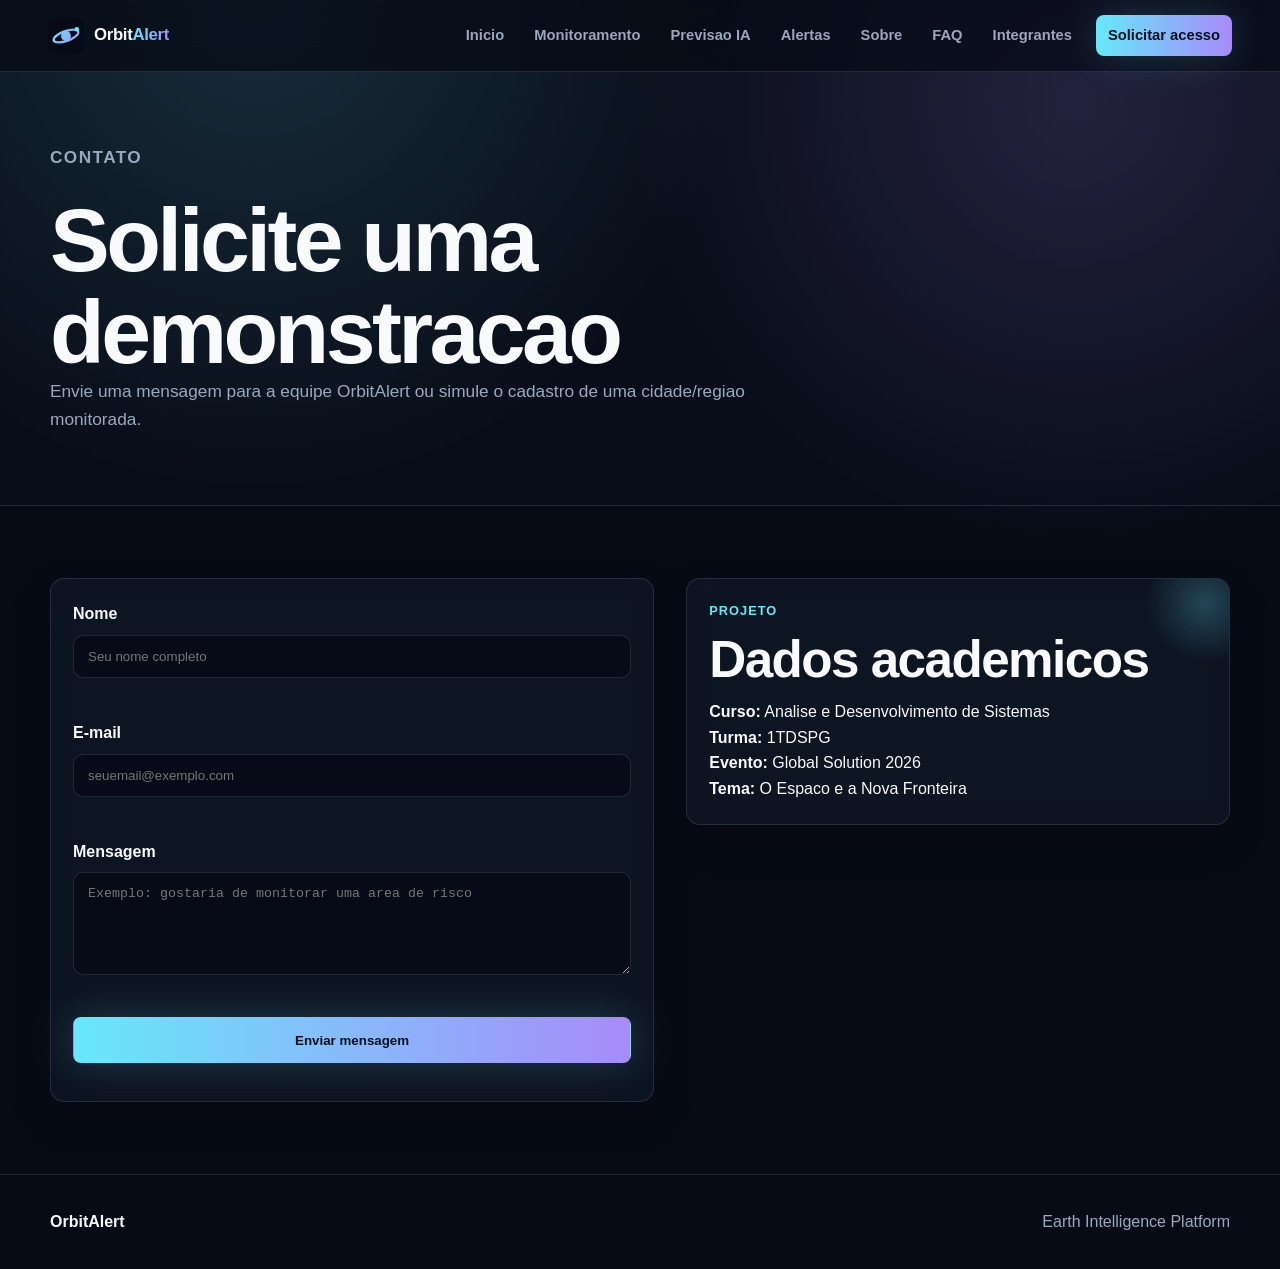
==== html/contato.html @ 6cfc278a "fi x: caminho ajustado do maij csss" ====
<!DOCTYPE html>
<html lang="pt-BR">
<head>
  <meta charset="UTF-8">
  <meta name="viewport" content="width=device-width, initial-scale=1.0">
  <title>OrbitAlert | Contato</title>
  <link rel="stylesheet" href="../css/main.css">
  <script src="js/nav.js" defer></script>
  <script src="js/faq.js" defer></script>
  <script src="js/modal.js" defer></script>
  <script src="js/contato.js" defer></script>
  <script src="js/previsao.js" defer></script>
  <script src="js/contador.js" defer></script>
  <script src="js/main.js" defer></script>
</head>
<body>
  <header class="site-header">
    <a class="brand" href="index.html"><img src="../assets/logo.svg" alt="" class="brand__icon"><span>Orbit<span>Alert</span></span></a>
    <button class="menu-toggle" type="button" aria-label="Abrir menu" aria-expanded="false"><span></span><span></span><span></span></button>
    <nav class="site-nav" aria-label="Menu principal">
      <a href="index.html">Inicio</a>
      <a href="solucao-monitoramento.html">Monitoramento</a>
      <a href="previsao.html">Previsao IA</a>
      <a href="solucao-alertas.html">Alertas</a>
      <a href="sobre.html">Sobre</a>
      <a href="faq.html">FAQ</a>
      <a href="integrantes.html">Integrantes</a>
      <a class="nav-cta" href="contato.html">Solicitar acesso</a>
    </nav>
  </header>

  <main>
    <section class="page-hero">
      <div class="container">
        <p class="eyebrow">Contato</p>
        <h1>Solicite uma demonstracao</h1>
        <p>Envie uma mensagem para a equipe OrbitAlert ou simule o cadastro de uma cidade/regiao monitorada.</p>
      </div>
    </section>

    <section class="section">
      <div class="container contact-layout">
        <form class="contact-form" id="contactForm" novalidate>
          <div class="form-field">
            <label for="name">Nome</label>
            <input type="text" id="name" name="name" placeholder="Seu nome completo">
            <small class="error-message"></small>
          </div>
          <div class="form-field">
            <label for="email">E-mail</label>
            <input type="email" id="email" name="email" placeholder="seuemail@exemplo.com">
            <small class="error-message"></small>
          </div>
          <div class="form-field">
            <label for="message">Mensagem</label>
            <textarea id="message" name="message" rows="5" placeholder="Exemplo: gostaria de monitorar uma area de risco"></textarea>
            <small class="error-message"></small>
          </div>
          <button class="button button--primary" type="submit">Enviar mensagem</button>
          <p class="form-status" id="formStatus" role="status"></p>
        </form>

        <aside class="glow-card">
          <p class="eyebrow">Projeto</p>
          <h2>Dados academicos</h2>
          <p><strong>Curso:</strong> Analise e Desenvolvimento de Sistemas</p>
          <p><strong>Turma:</strong> 1TDSPG</p>
          <p><strong>Evento:</strong> Global Solution 2026</p>
          <p><strong>Tema:</strong> O Espaco e a Nova Fronteira</p>
        </aside>
      </div>
    </section>
  </main>

  <footer class="site-footer"><div class="container footer-grid"><strong>OrbitAlert</strong><p>Earth Intelligence Platform</p></div></footer>

</body>
</html>
---- css/main.css ----
@import url(global.css);
@import url(footer.css);
@import url(integrantes.css);
@import url(button.css);
@import url(cards.css);
@import url(nav.css);
@import url(index.css);
@import url(previsao.css);
@import url(contato.css);
@import url(modal.css);
@import url(responsive.css);
@import url("dashboard.css");
@import url("alertas.css");
@import url("faq.css");
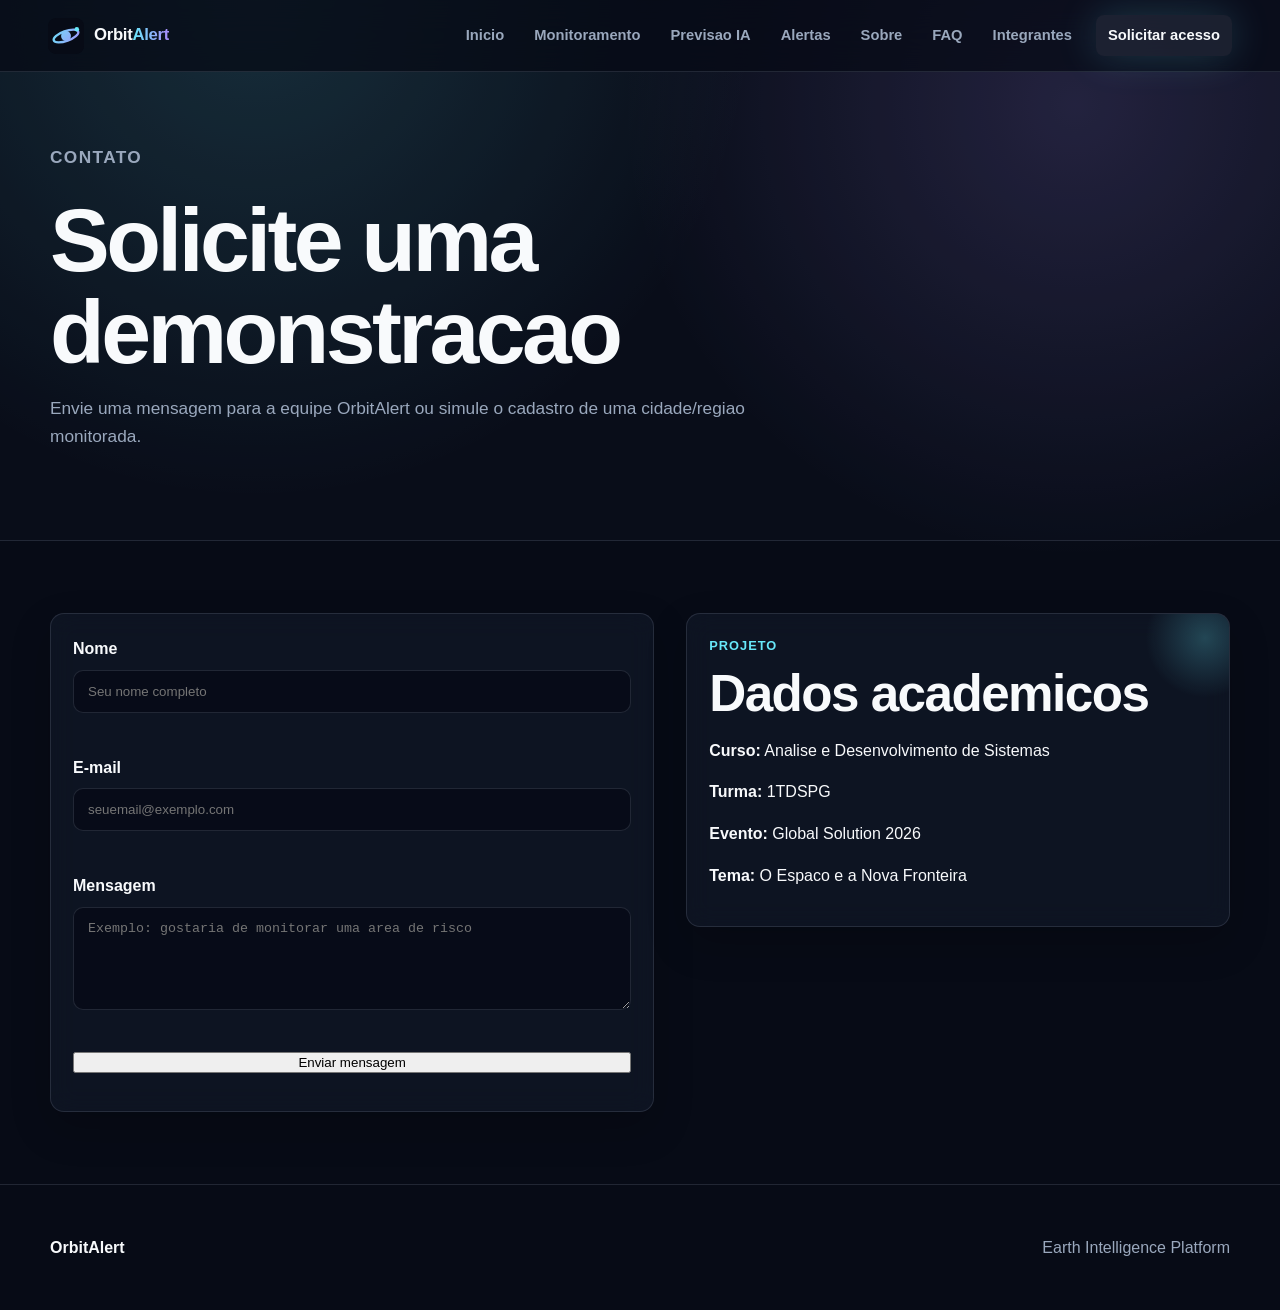
==== commit b2482f7c: "fix: Arrumando os links do JavaScripits dentro das páginas html" ====
--- a/html/contato.html
+++ b/html/contato.html
@@ -5,13 +5,13 @@
   <meta name="viewport" content="width=device-width, initial-scale=1.0">
   <title>OrbitAlert | Contato</title>
   <link rel="stylesheet" href="../css/main.css">
-  <script src="js/nav.js" defer></script>
-  <script src="js/faq.js" defer></script>
-  <script src="js/modal.js" defer></script>
-  <script src="js/contato.js" defer></script>
-  <script src="js/previsao.js" defer></script>
-  <script src="js/contador.js" defer></script>
-  <script src="js/main.js" defer></script>
+  <script src="../js/nav.js" defer></script>
+  <script src="../js/faq.js" defer></script>
+  <script src="../js/modal.js" defer></script>
+  <script src="../js/contato.js" defer></script>
+  <script src="../js/previsao.js" defer></script>
+  <script src="../js/contador.js" defer></script>
+  
 </head>
 <body>
   <header class="site-header">
--- a/css/main.css
+++ b/css/main.css
@@ -1,20 +1,14 @@
-@import url(global.css);
-@import url(footer.css);
-@import url(integrantes.css);
-@import url(button.css);
-@import url(cards.css);
-@import url(nav.css);
-@import url(index.css);
-@import url(previsao.css);
-@import url(contato.css);
-@import url(modal.css);
-@import url(responsive.css);
+@import url("global.css");
+@import url("nav.css");
+@import url("buttons.css");
+@import url("index.css");
+@import url("cards.css");
 @import url("dashboard.css");
 @import url("alertas.css");
 @import url("faq.css");
-
-
-
-
-
-
+@import url("contato.css");
+@import url("previsao.css");
+@import url("integrantes.css");
+@import url("modal.css");
+@import url("footer.css");
+@import url("responsive.css");
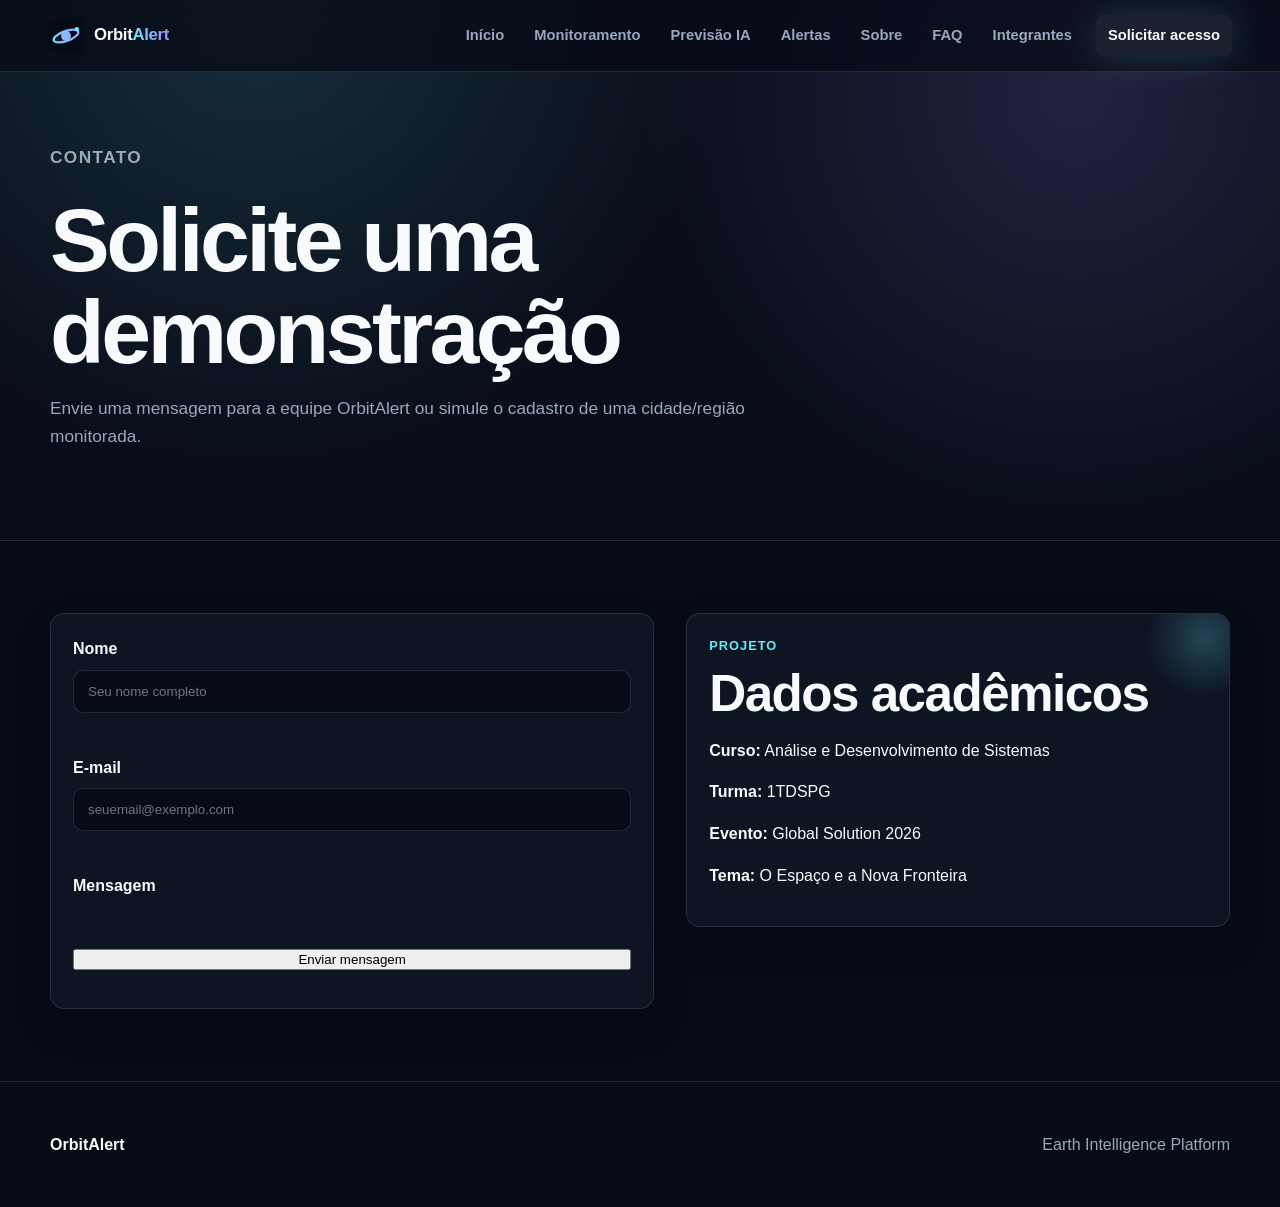
==== commit bb208182: "finalizado" ====
--- a/html/contato.html
+++ b/html/contato.html
@@ -1,4 +1,4 @@
-<!DOCTYPE html>
+﻿<!DOCTYPE html>
 <html lang="pt-BR">
 <head>
   <meta charset="UTF-8">
@@ -18,9 +18,9 @@
     <a class="brand" href="index.html"><img src="../assets/logo.svg" alt="" class="brand__icon"><span>Orbit<span>Alert</span></span></a>
     <button class="menu-toggle" type="button" aria-label="Abrir menu" aria-expanded="false"><span></span><span></span><span></span></button>
     <nav class="site-nav" aria-label="Menu principal">
-      <a href="index.html">Inicio</a>
+      <a href="index.html">Início</a>
       <a href="solucao-monitoramento.html">Monitoramento</a>
-      <a href="previsao.html">Previsao IA</a>
+      <a href="previsao.html">Previsão IA</a>
       <a href="solucao-alertas.html">Alertas</a>
       <a href="sobre.html">Sobre</a>
       <a href="faq.html">FAQ</a>
@@ -33,8 +33,8 @@
     <section class="page-hero">
       <div class="container">
         <p class="eyebrow">Contato</p>
-        <h1>Solicite uma demonstracao</h1>
-        <p>Envie uma mensagem para a equipe OrbitAlert ou simule o cadastro de uma cidade/regiao monitorada.</p>
+        <h1>Solicite uma demonstração</h1>
+        <p>Envie uma mensagem para a equipe OrbitAlert ou simule o cadastro de uma cidade/região monitorada.</p>
       </div>
     </section>
 
@@ -53,7 +53,7 @@
           </div>
           <div class="form-field">
             <label for="message">Mensagem</label>
-            <textarea id="message" name="message" rows="5" placeholder="Exemplo: gostaria de monitorar uma area de risco"></textarea>
+            <textárea id="message" name="message" rows="5" placeholder="Exemplo: gostaria de monitorar uma área de risco"></textárea>
             <small class="error-message"></small>
           </div>
           <button class="button button--primary" type="submit">Enviar mensagem</button>
@@ -62,11 +62,11 @@
 
         <aside class="glow-card">
           <p class="eyebrow">Projeto</p>
-          <h2>Dados academicos</h2>
-          <p><strong>Curso:</strong> Analise e Desenvolvimento de Sistemas</p>
+          <h2>Dados acadêmicos</h2>
+          <p><strong>Curso:</strong> Análise e Desenvolvimento de Sistemas</p>
           <p><strong>Turma:</strong> 1TDSPG</p>
           <p><strong>Evento:</strong> Global Solution 2026</p>
-          <p><strong>Tema:</strong> O Espaco e a Nova Fronteira</p>
+          <p><strong>Tema:</strong> O Espaço e a Nova Fronteira</p>
         </aside>
       </div>
     </section>
@@ -75,4 +75,8 @@
   <footer class="site-footer"><div class="container footer-grid"><strong>OrbitAlert</strong><p>Earth Intelligence Platform</p></div></footer>
 
 </body>
-</html>+</html>
+
+
+
+
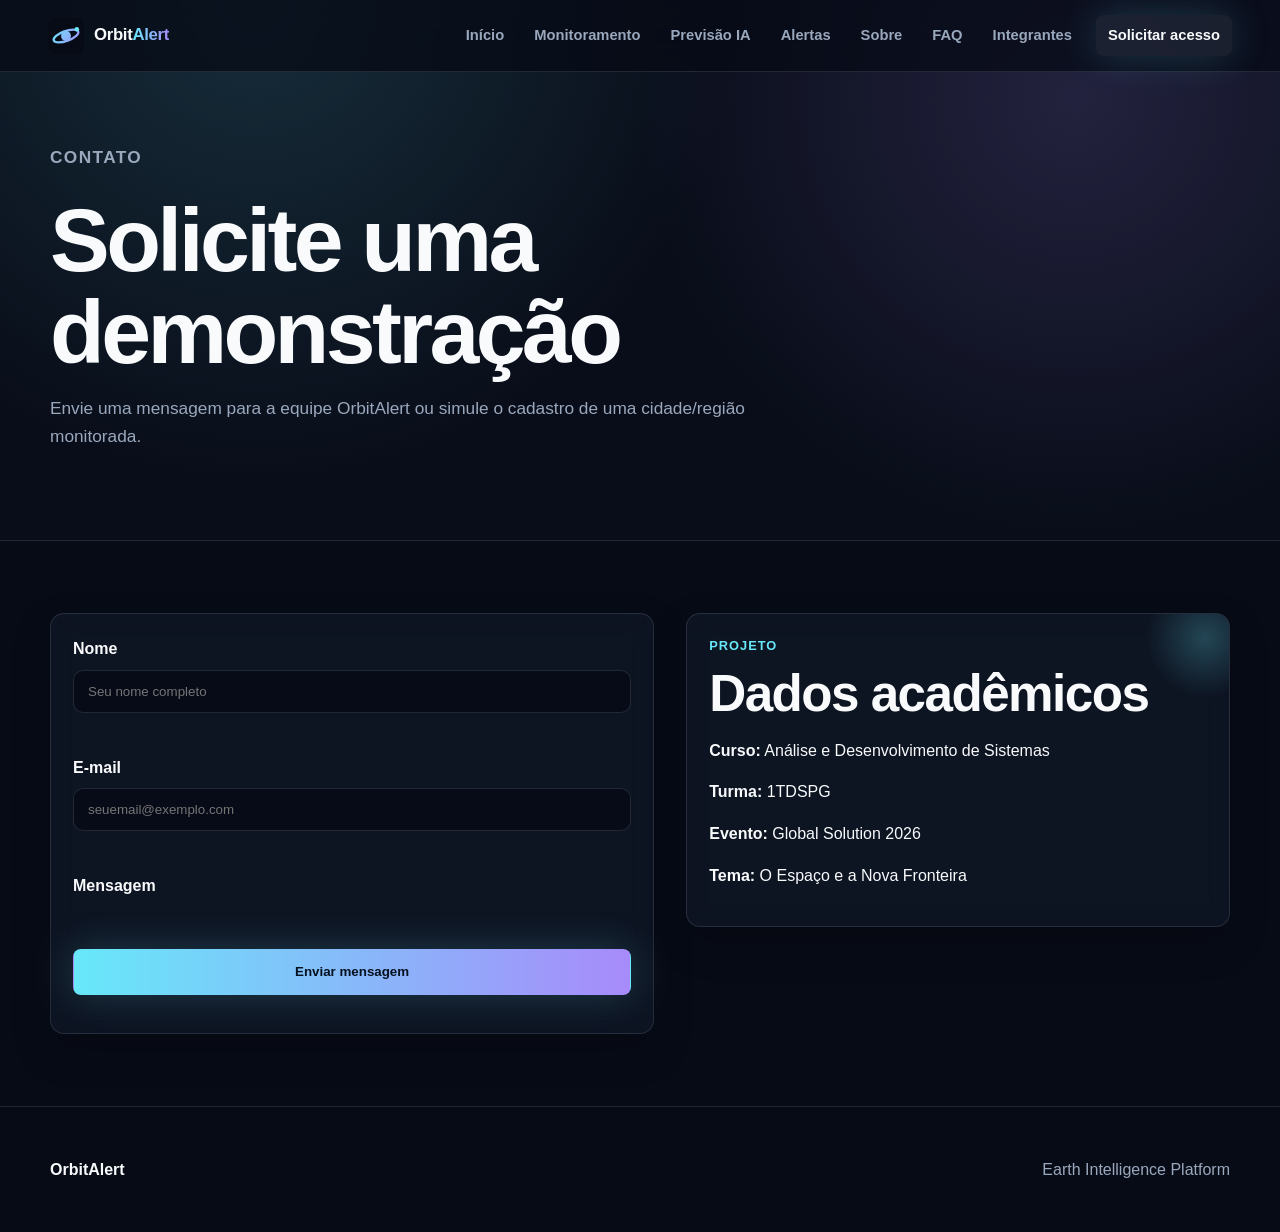
==== commit 370c3a38: "feat: revisão da página contato.html" ====
--- a/html/contato.html
+++ b/html/contato.html
@@ -74,9 +74,8 @@
 
   <footer class="site-footer"><div class="container footer-grid"><strong>OrbitAlert</strong><p>Earth Intelligence Platform</p></div></footer>
 
-</body>
-</html>
 
 
 
 
+
--- a/css/main.css
+++ b/css/main.css
@@ -1,6 +1,6 @@
 @import url("global.css");
 @import url("nav.css");
-@import url("buttons.css");
+@import url("button.css");
 @import url("index.css");
 @import url("cards.css");
 @import url("dashboard.css");
@@ -11,4 +11,5 @@
 @import url("integrantes.css");
 @import url("modal.css");
 @import url("footer.css");
-@import url("responsive.css");+@import url("responsive.css");
+
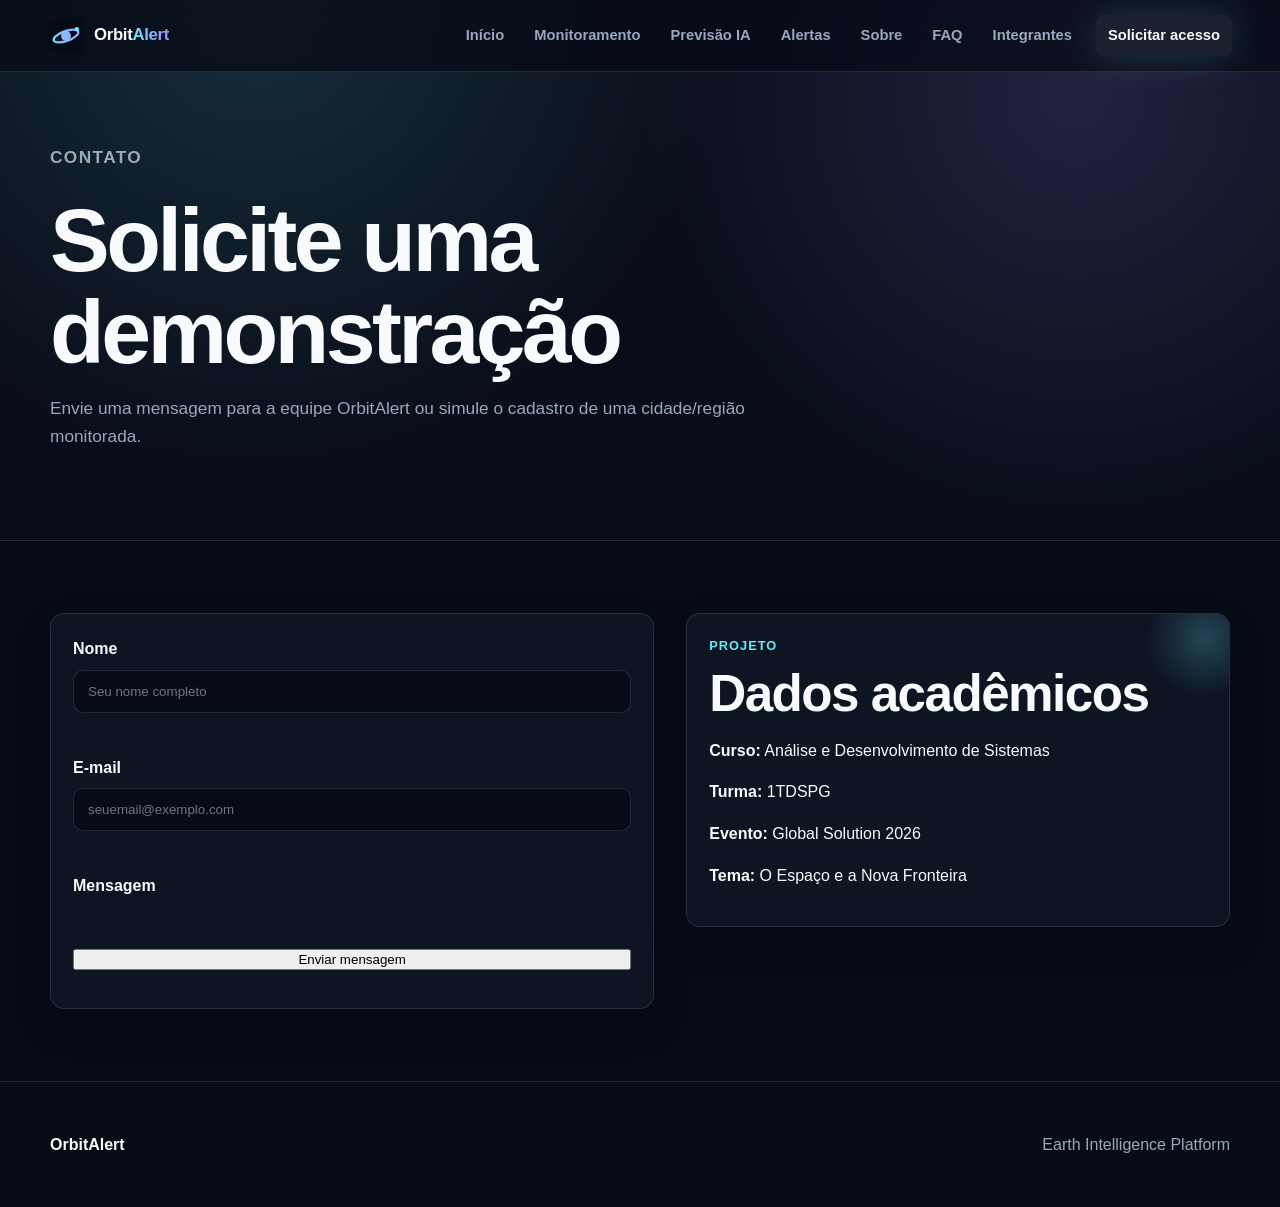
==== commit 99c9a7d0: "fix : removendo api do projeto" ====
--- a/html/contato.html
+++ b/html/contato.html
@@ -74,6 +74,8 @@
 
   <footer class="site-footer"><div class="container footer-grid"><strong>OrbitAlert</strong><p>Earth Intelligence Platform</p></div></footer>
 
+</body>
+</html>
 
 
 
--- a/css/main.css
+++ b/css/main.css
@@ -1,6 +1,6 @@
 @import url("global.css");
 @import url("nav.css");
-@import url("button.css");
+@import url("buttons.css");
 @import url("index.css");
 @import url("cards.css");
 @import url("dashboard.css");
@@ -11,5 +11,4 @@
 @import url("integrantes.css");
 @import url("modal.css");
 @import url("footer.css");
-@import url("responsive.css");
-
+@import url("responsive.css");
